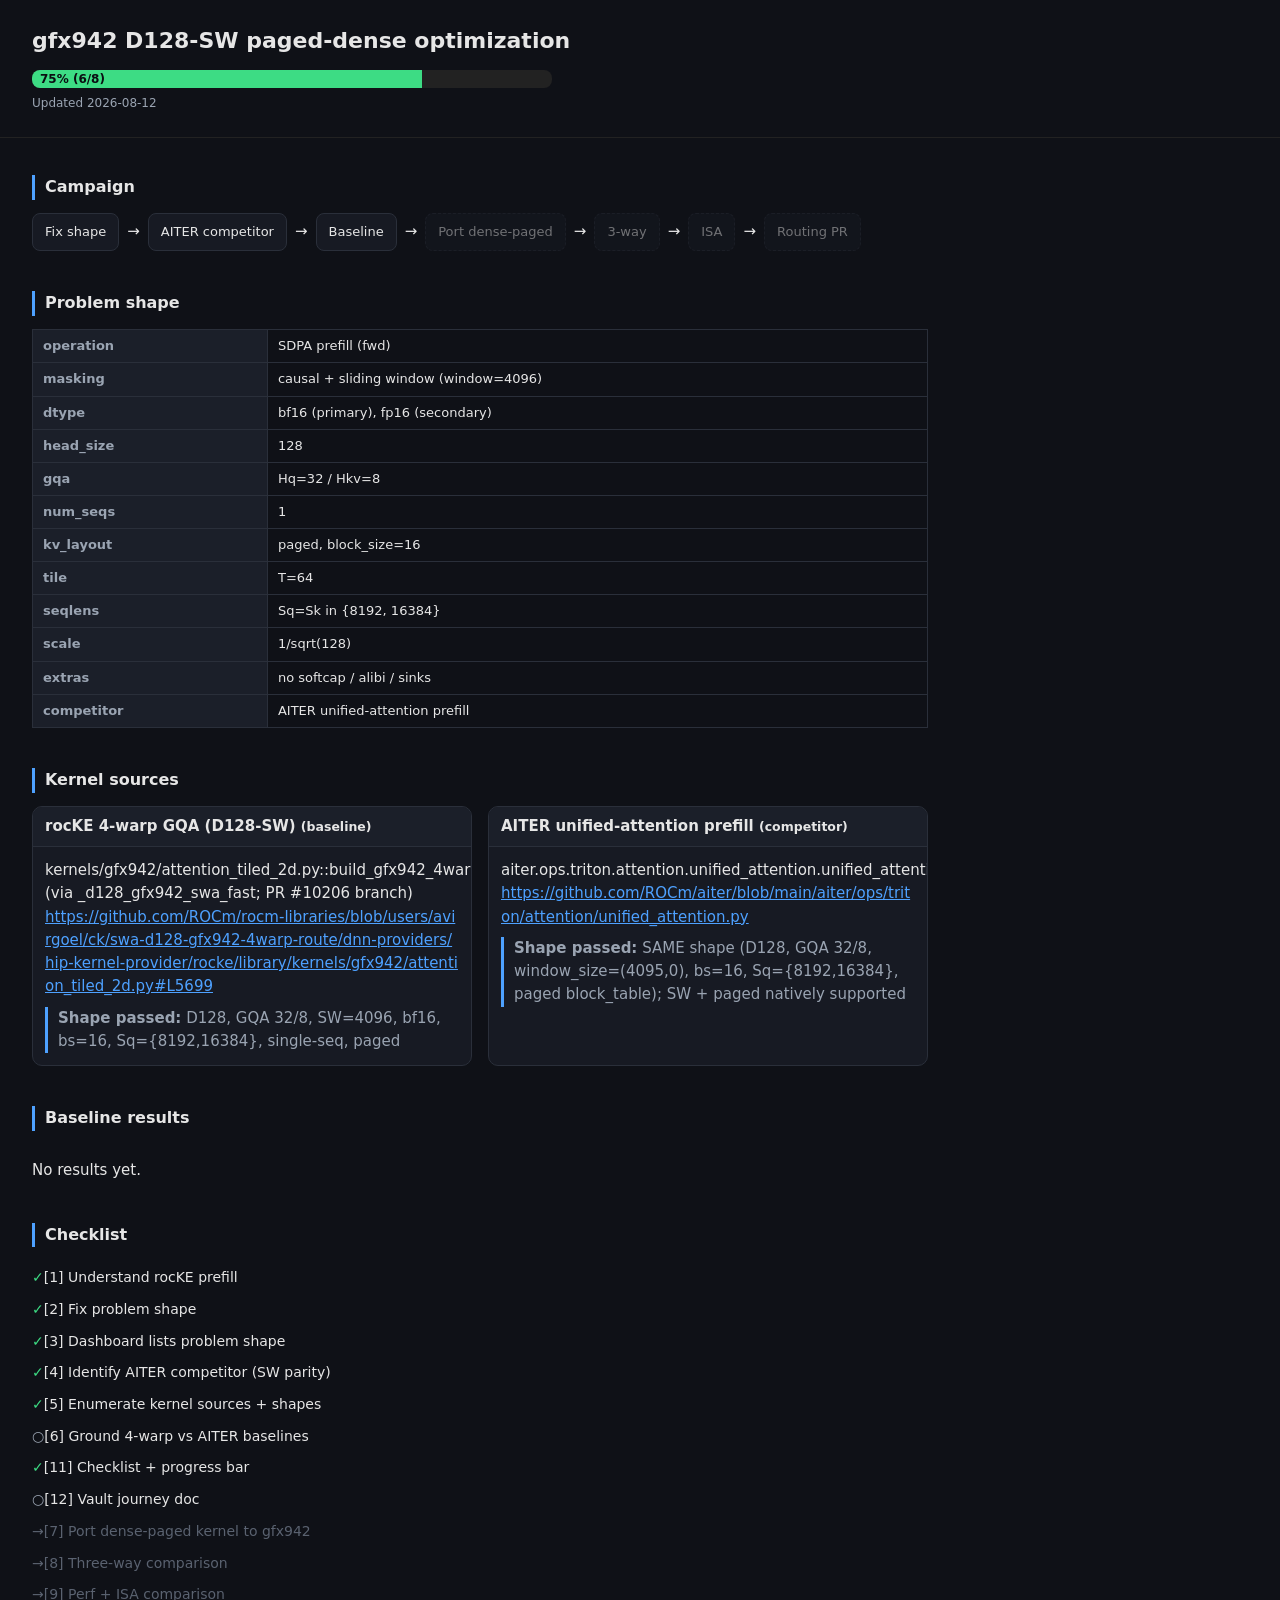
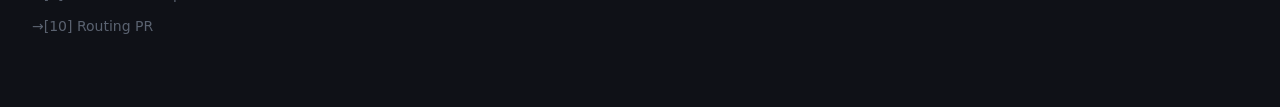
==== index.html @ 0976d445 "feat: data-driven gfx942 D128-SW dashboard scaffold (shape, kernel sources, checklist/progress)" ====
<!doctype html>
<html lang="en">
<head>
  <meta charset="utf-8"/>
  <meta name="viewport" content="width=device-width, initial-scale=1"/>
  <title>gfx942 D128-SW paged-dense optimization</title>
  <link rel="stylesheet" href="style.css"/>
</head>
<body>
  <header>
    <h1 id="title">gfx942 D128-SW paged-dense optimization</h1>
    <div id="progress-wrap"><div id="progress-bar"></div><span id="progress-label"></span></div>
    <div id="updated"></div>
  </header>
  <main>
    <section id="stage-map"><h2>Campaign</h2><div class="stages"></div></section>
    <section id="shape"><h2>Problem shape</h2><table></table></section>
    <section id="kernels"><h2>Kernel sources</h2><div class="cards"></div></section>
    <section id="results"><h2>Baseline results</h2><table></table><p class="empty">No results yet.</p></section>
    <section id="checklist"><h2>Checklist</h2><ul></ul></section>
  </main>
  <script src="app.js"></script>
</body>
</html>
---- style.css ----
:root{--bg:#0f1117;--card:#171a23;--fg:#e6e6e6;--mut:#9aa4b2;--accent:#4ea1ff;--ok:#3ddc84;--defer:#5a6270}
*{box-sizing:border-box}body{margin:0;font:15px/1.55 system-ui,sans-serif;background:var(--bg);color:var(--fg)}
header{padding:24px 32px;border-bottom:1px solid #222}h1{margin:0 0 12px;font-size:22px}
#progress-wrap{background:#222;border-radius:8px;height:18px;position:relative;max-width:520px;overflow:hidden}
#progress-bar{background:var(--ok);height:100%;width:0;transition:width .4s}
#progress-label{position:absolute;left:8px;top:0;font-size:12px;line-height:18px;color:#0b0d12;font-weight:600}
#updated{color:var(--mut);font-size:12px;margin-top:6px}
main{padding:24px 32px;max-width:960px}section{margin:0 0 40px}h2{font-size:16px;border-left:3px solid var(--accent);padding-left:10px}
.stages{display:flex;flex-wrap:wrap;gap:8px;align-items:center}
.stage{background:var(--card);border:1px solid #2a2f3a;border-radius:8px;padding:8px 12px;font-size:13px}
.stage.deferred{opacity:.45;border-style:dashed}.stage .arrow{color:var(--mut);margin:0 4px}
table{border-collapse:collapse;width:100%}td,th{border:1px solid #2a2f3a;padding:6px 10px;text-align:left;font-size:13px}
th{background:#1b1f29;color:var(--mut)}
.cards{display:flex;gap:16px;flex-wrap:wrap}
.card{background:var(--card);border:1px solid #2a2f3a;border-radius:10px;flex:1 1 380px;overflow:hidden}
.card .bar{background:#1b1f29;padding:8px 12px;font-weight:600;border-bottom:1px solid #2a2f3a}
.card .body{padding:12px}.card .note{border-left:3px solid var(--accent);padding-left:10px;color:var(--mut);margin-top:8px}
.card a{color:var(--accent);word-break:break-all}
#checklist ul{list-style:none;padding:0}#checklist li{padding:5px 0;font-size:14px}
.st-done::before{content:"\2713 ";color:var(--ok)}.st-todo::before{content:"\25CB ";color:var(--mut)}
.st-in-progress::before{content:"\25D0 ";color:var(--accent)}.st-deferred{color:var(--defer)}
.st-deferred::before{content:"\2192 ";color:var(--defer)}
.caveat{color:#ffcf6b}
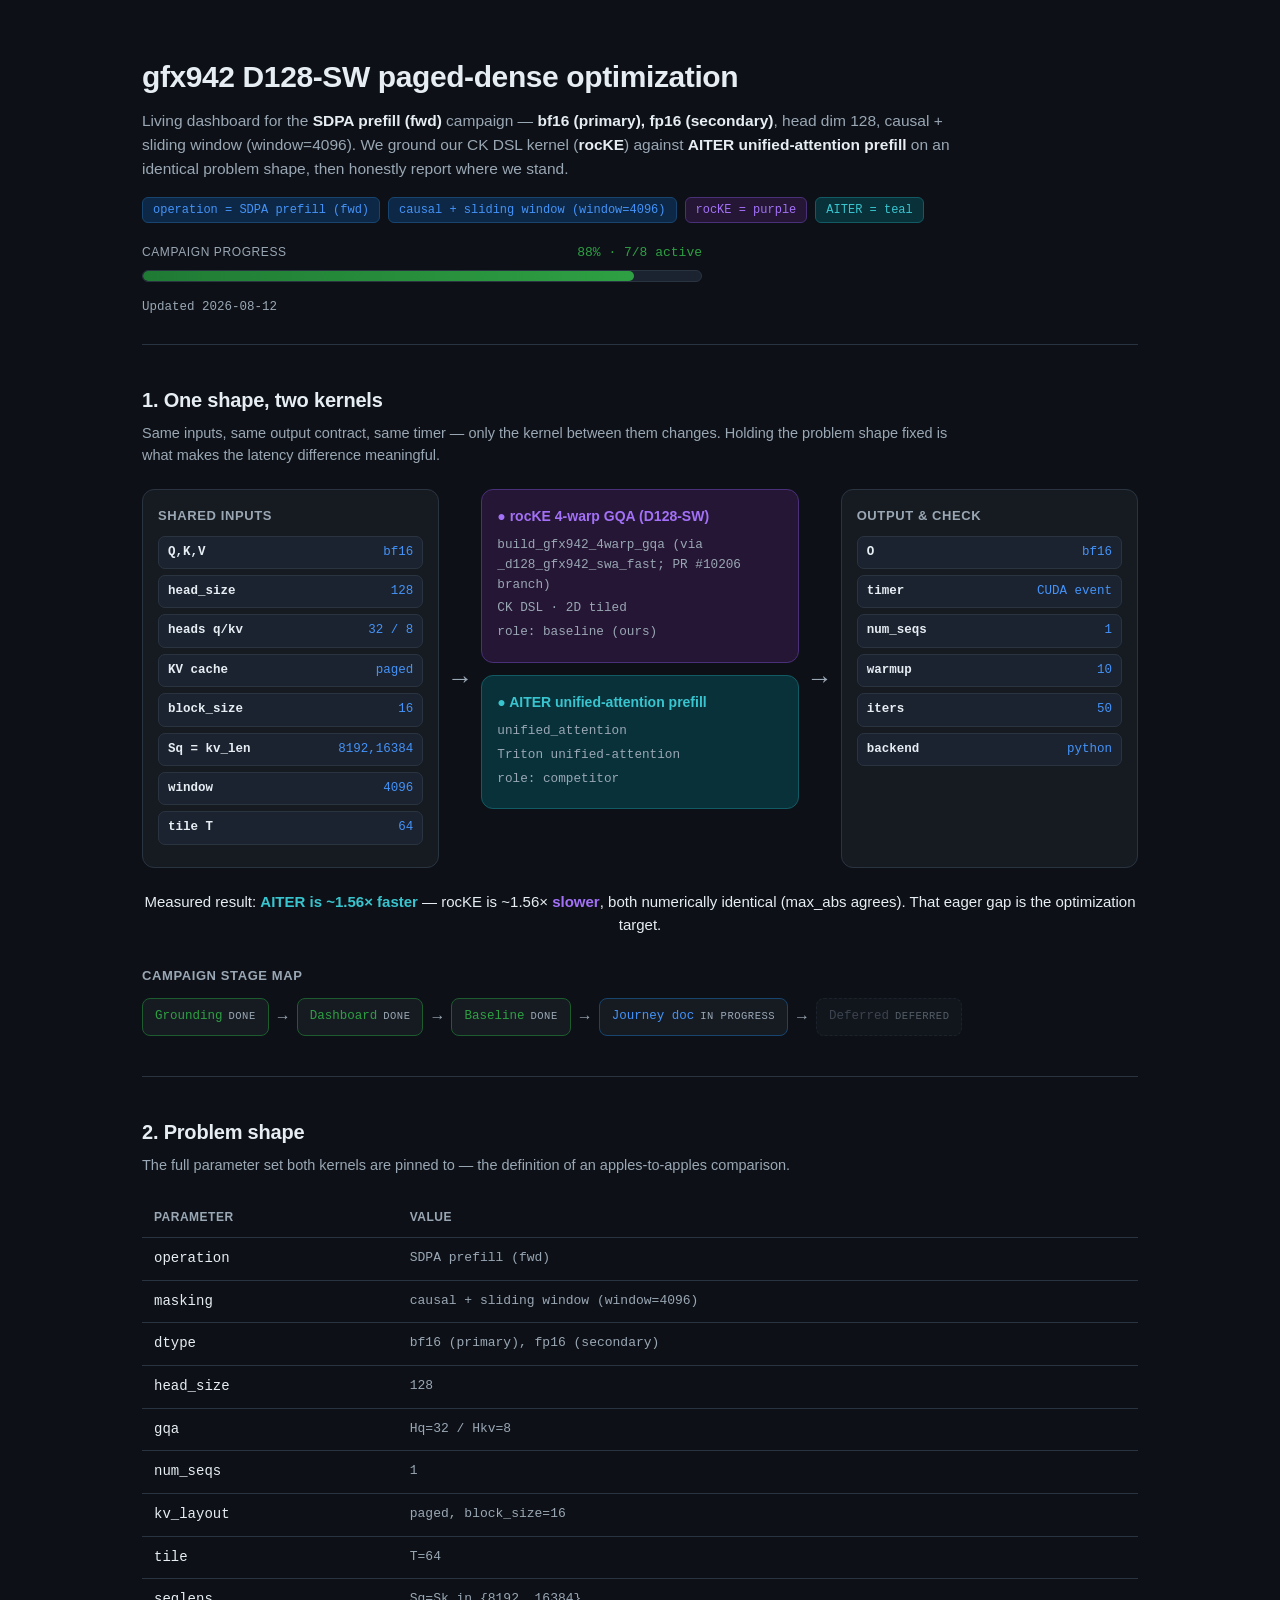
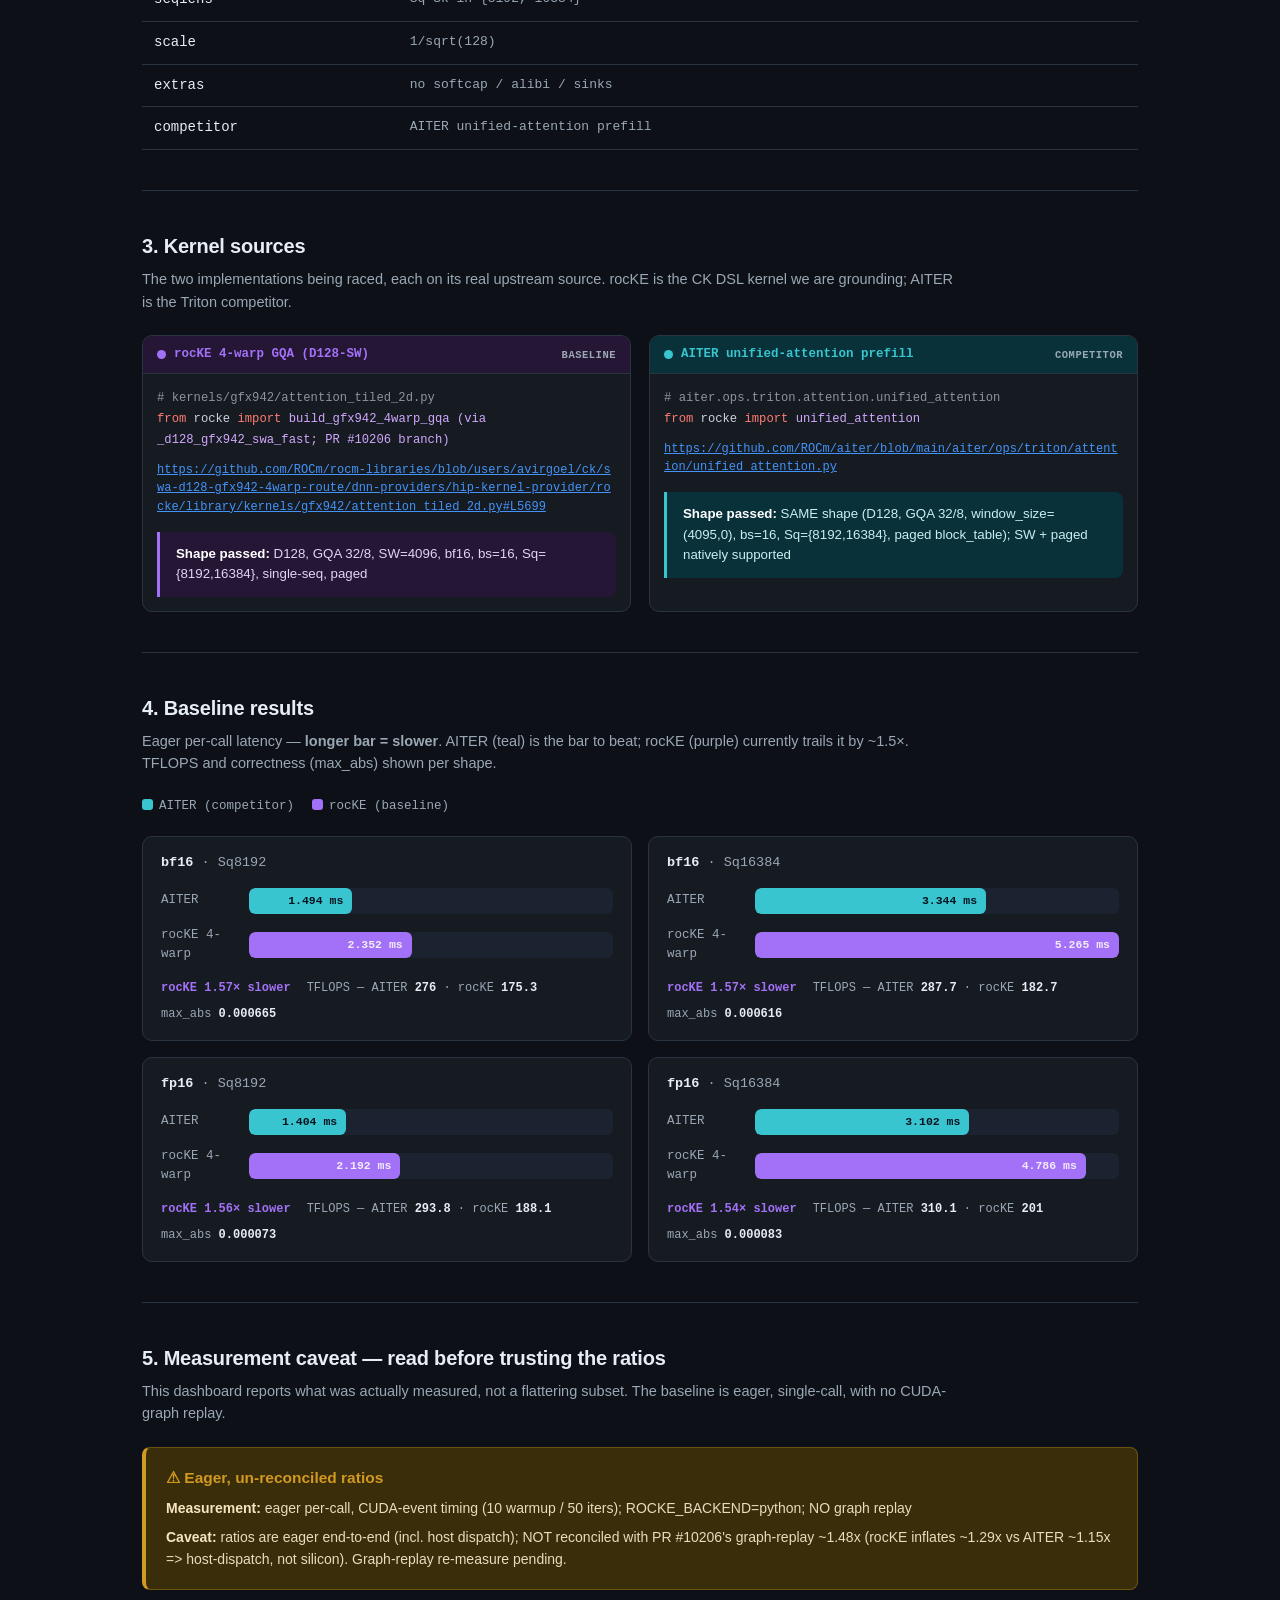
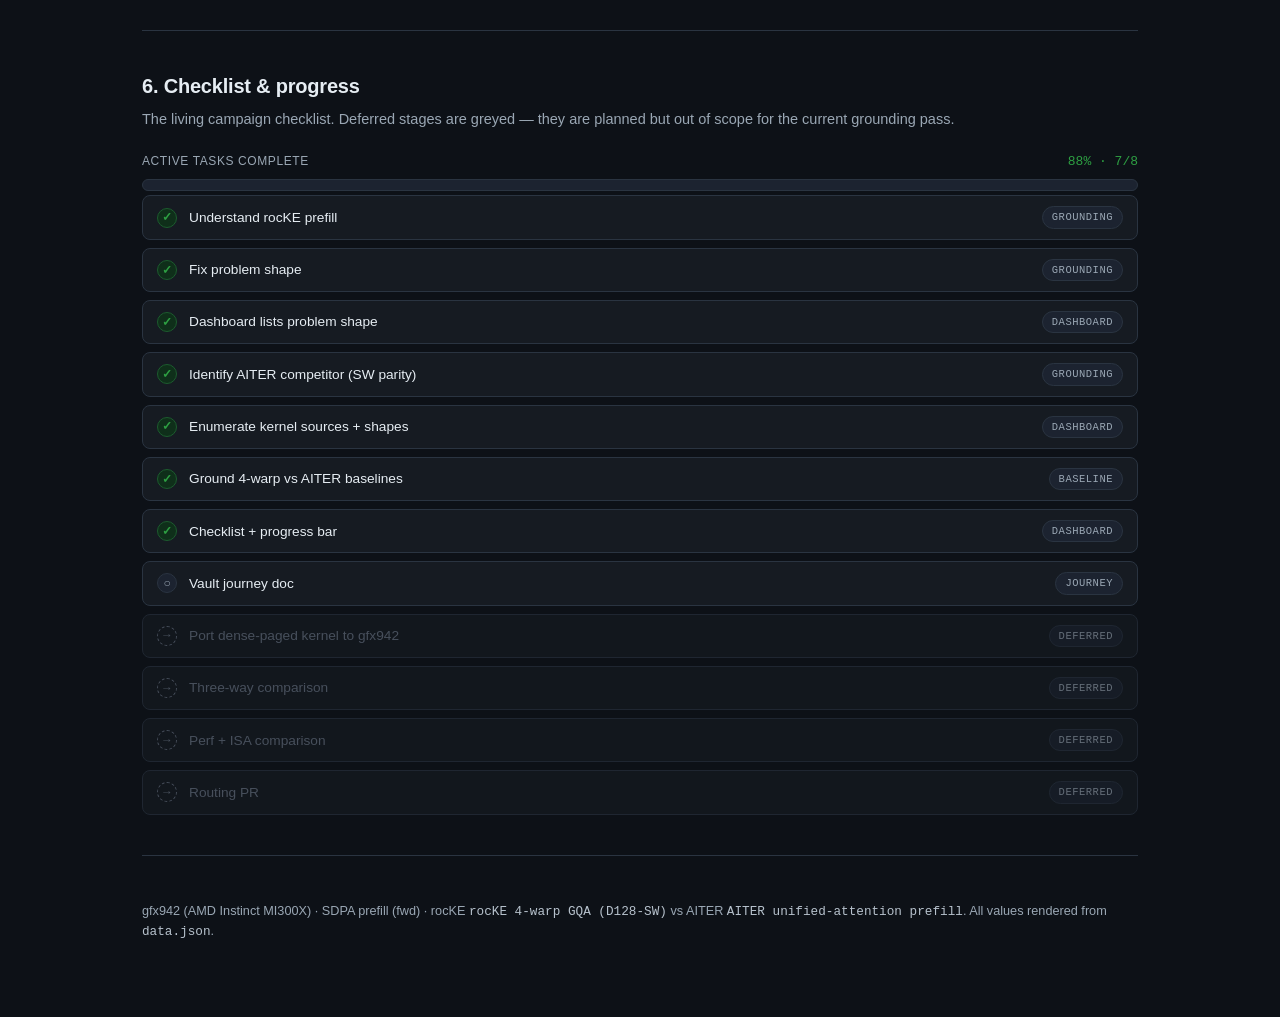
==== commit 6655ca9a: "Redesign dashboard to GitHub-dark reference design system Rewrite style.css, app.js, index.html to m" ====
--- a/index.html
+++ b/index.html
@@ -7,18 +7,11 @@
   <link rel="stylesheet" href="style.css"/>
 </head>
 <body>
-  <header>
-    <h1 id="title">gfx942 D128-SW paged-dense optimization</h1>
-    <div id="progress-wrap"><div id="progress-bar"></div><span id="progress-label"></span></div>
-    <div id="updated"></div>
-  </header>
-  <main>
-    <section id="stage-map"><h2>Campaign</h2><div class="stages"></div></section>
-    <section id="shape"><h2>Problem shape</h2><table></table></section>
-    <section id="kernels"><h2>Kernel sources</h2><div class="cards"></div></section>
-    <section id="results"><h2>Baseline results</h2><table></table><p class="empty">No results yet.</p></section>
-    <section id="checklist"><h2>Checklist</h2><ul></ul></section>
-  </main>
+  <div class="wrap">
+    <header id="hdr"></header>
+    <main id="main"></main>
+    <footer id="ftr"></footer>
+  </div>
   <script src="app.js"></script>
 </body>
 </html>
--- a/style.css
+++ b/style.css
@@ -1,23 +1,154 @@
-:root{--bg:#0f1117;--card:#171a23;--fg:#e6e6e6;--mut:#9aa4b2;--accent:#4ea1ff;--ok:#3ddc84;--defer:#5a6270}
-*{box-sizing:border-box}body{margin:0;font:15px/1.55 system-ui,sans-serif;background:var(--bg);color:var(--fg)}
-header{padding:24px 32px;border-bottom:1px solid #222}h1{margin:0 0 12px;font-size:22px}
-#progress-wrap{background:#222;border-radius:8px;height:18px;position:relative;max-width:520px;overflow:hidden}
-#progress-bar{background:var(--ok);height:100%;width:0;transition:width .4s}
-#progress-label{position:absolute;left:8px;top:0;font-size:12px;line-height:18px;color:#0b0d12;font-weight:600}
-#updated{color:var(--mut);font-size:12px;margin-top:6px}
-main{padding:24px 32px;max-width:960px}section{margin:0 0 40px}h2{font-size:16px;border-left:3px solid var(--accent);padding-left:10px}
-.stages{display:flex;flex-wrap:wrap;gap:8px;align-items:center}
-.stage{background:var(--card);border:1px solid #2a2f3a;border-radius:8px;padding:8px 12px;font-size:13px}
-.stage.deferred{opacity:.45;border-style:dashed}.stage .arrow{color:var(--mut);margin:0 4px}
-table{border-collapse:collapse;width:100%}td,th{border:1px solid #2a2f3a;padding:6px 10px;text-align:left;font-size:13px}
-th{background:#1b1f29;color:var(--mut)}
-.cards{display:flex;gap:16px;flex-wrap:wrap}
-.card{background:var(--card);border:1px solid #2a2f3a;border-radius:10px;flex:1 1 380px;overflow:hidden}
-.card .bar{background:#1b1f29;padding:8px 12px;font-weight:600;border-bottom:1px solid #2a2f3a}
-.card .body{padding:12px}.card .note{border-left:3px solid var(--accent);padding-left:10px;color:var(--mut);margin-top:8px}
-.card a{color:var(--accent);word-break:break-all}
-#checklist ul{list-style:none;padding:0}#checklist li{padding:5px 0;font-size:14px}
-.st-done::before{content:"\2713 ";color:var(--ok)}.st-todo::before{content:"\25CB ";color:var(--mut)}
-.st-in-progress::before{content:"\25D0 ";color:var(--accent)}.st-deferred{color:var(--defer)}
-.st-deferred::before{content:"\2192 ";color:var(--defer)}
-.caveat{color:#ffcf6b}
+:root{
+  --bg:#0d1117; --panel:#161b22; --panel2:#1c2330; --ink:#e6edf3; --dim:#9aa7b4;
+  --line:#2a3441; --ok:#2ea043; --okbg:#0f2f1a; --warn:#d29922; --warnbg:#3a2d0a;
+  --acc:#4493f8; --accbg:#0d2847; --ours:#a371f7; --oursbg:#241634; --aiter:#39c5cf; --aiterbg:#08313a;
+  --defer:#6b7686;
+  --mono:'SFMono-Regular',ui-monospace,Menlo,Consolas,monospace;
+  --sans:-apple-system,BlinkMacSystemFont,'Segoe UI',Roboto,Helvetica,Arial,sans-serif;
+}
+*{box-sizing:border-box}
+html{scroll-behavior:smooth}
+body{margin:0;background:var(--bg);color:var(--ink);font-family:var(--sans);line-height:1.55;
+     -webkit-font-smoothing:antialiased}
+.wrap{max-width:1040px;margin:0 auto;padding:0 22px}
+
+/* header */
+header{padding:54px 0 26px;border-bottom:1px solid var(--line)}
+h1{font-size:30px;margin:0 0 8px;letter-spacing:-.4px}
+.sub{color:var(--dim);font-size:15.5px;max-width:820px}
+.sub b{color:var(--ink)}
+.tags{margin-top:16px;display:flex;flex-wrap:wrap;gap:8px}
+.tag{display:inline-block;font-family:var(--mono);font-size:12px;color:var(--acc);
+     background:var(--accbg);border:1px solid #17456f;border-radius:6px;padding:3px 10px}
+.tag.ours{color:var(--ours);background:var(--oursbg);border-color:#4a2f79}
+.tag.aiter{color:var(--aiter);background:var(--aiterbg);border-color:#135b64}
+.updated{color:var(--dim);font-size:12.5px;margin-top:16px;font-family:var(--mono)}
+
+/* header progress */
+.hprog{margin-top:20px;max-width:560px}
+.hprog .ptop{display:flex;justify-content:space-between;align-items:baseline;margin-bottom:7px}
+.hprog .ptop .plab{font-size:12px;text-transform:uppercase;letter-spacing:.6px;color:var(--dim)}
+.hprog .ptop .pval{font-family:var(--mono);font-size:13px;color:var(--ok)}
+.ptrack{background:var(--panel2);border:1px solid var(--line);border-radius:8px;height:12px;overflow:hidden}
+.pfill{height:100%;width:0;border-radius:8px;
+       background:linear-gradient(90deg,#1f7a34,var(--ok));transition:width .9s cubic-bezier(.16,1,.3,1)}
+
+/* sections */
+section{padding:40px 0;border-bottom:1px solid var(--line)}
+h2{font-size:20px;margin:0 0 6px;letter-spacing:-.2px}
+.lede{color:var(--dim);font-size:14.5px;margin:0 0 22px;max-width:820px}
+.reveal{opacity:0;transform:translateY(14px);transition:opacity .6s ease,transform .6s ease}
+.reveal.in{opacity:1;transform:none}
+
+/* stage map */
+.map{display:flex;align-items:stretch;gap:0;flex-wrap:wrap;justify-content:center}
+.col{flex:1 1 210px;min-width:190px;background:var(--panel);border:1px solid var(--line);
+     border-radius:12px;padding:16px 15px}
+.col h3{margin:0 0 10px;font-size:13px;text-transform:uppercase;letter-spacing:.6px;color:var(--dim)}
+.chip{font-family:var(--mono);font-size:12.5px;background:var(--panel2);border:1px solid var(--line);
+      border-radius:7px;padding:6px 9px;margin:6px 0;display:flex;justify-content:space-between;gap:10px}
+.chip b{color:var(--ink);font-weight:600}
+.chip span{color:var(--acc);text-align:right}
+.arrow{display:flex;align-items:center;justify-content:center;flex:0 0 42px;color:var(--dim);font-size:26px}
+.lane{border-radius:12px;padding:16px 15px}
+.lane.ours{background:var(--oursbg);border:1px solid #4a2f79}
+.lane.aiter{background:var(--aiterbg);border:1px solid #135b64}
+.lane h3{margin:0 0 8px;font-size:14px}
+.lane.ours h3{color:var(--ours)} .lane.aiter h3{color:var(--aiter)}
+.lane p{margin:4px 0;font-size:12.7px;color:var(--dim);font-family:var(--mono)}
+.twolane{display:flex;flex-direction:column;gap:12px;flex:1 1 230px;min-width:210px}
+.verdict{text-align:center;margin-top:22px;font-size:15px;color:var(--ink)}
+.verdict b{color:var(--aiter)}
+
+/* campaign strip (deferred stages greyed) */
+.campaign{margin-top:30px}
+.campaign h3{margin:0 0 12px;font-size:13px;text-transform:uppercase;letter-spacing:.6px;color:var(--dim)}
+.track{display:flex;flex-wrap:wrap;align-items:center;gap:4px}
+.stage{font-family:var(--mono);font-size:12.5px;background:var(--panel);border:1px solid var(--line);
+       border-radius:8px;padding:8px 12px;color:var(--ink);white-space:nowrap}
+.stage.done{border-color:#1c5c2e;color:var(--ok)}
+.stage.active{border-color:#17456f;color:var(--acc)}
+.stage.deferred{opacity:.5;border-style:dashed;color:var(--defer)}
+.stage .st-tag{font-size:10.5px;text-transform:uppercase;letter-spacing:.5px;color:var(--dim);margin-left:6px}
+.sarrow{color:var(--dim);font-size:16px;padding:0 2px}
+
+/* tables */
+table{width:100%;border-collapse:collapse;font-size:14px;margin-top:4px}
+th,td{text-align:left;padding:10px 12px;border-bottom:1px solid var(--line);vertical-align:top}
+th{color:var(--dim);font-size:12px;text-transform:uppercase;letter-spacing:.5px;font-weight:600}
+td.p{font-family:var(--mono);color:var(--ink);white-space:nowrap}
+td.v{font-family:var(--mono);color:var(--dim);font-size:13px}
+
+/* code cards */
+.cards{display:grid;grid-template-columns:1fr 1fr;gap:18px}
+@media(max-width:820px){.cards{grid-template-columns:1fr}}
+.card{background:var(--panel);border:1px solid var(--line);border-radius:10px;overflow:hidden;
+      display:flex;flex-direction:column}
+.card .bar{padding:9px 14px;font-family:var(--mono);font-size:12.5px;font-weight:700;
+           border-bottom:1px solid var(--line);display:flex;align-items:center;gap:8px}
+.card.ours .bar{color:var(--ours);background:var(--oursbg)}
+.card.aiter .bar{color:var(--aiter);background:var(--aiterbg)}
+.card .bar .role{margin-left:auto;font-size:10.5px;text-transform:uppercase;letter-spacing:.5px;color:var(--dim);font-weight:600}
+.dot{width:9px;height:9px;border-radius:50%;flex:0 0 9px}
+.card.ours .dot{background:var(--ours)} .card.aiter .dot{background:var(--aiter)}
+.card .body{padding:14px}
+pre{margin:0 0 4px;font-family:var(--mono);font-size:12.2px;line-height:1.7;overflow-x:auto;color:#c9d3de;white-space:pre-wrap;word-break:break-word}
+.k{color:#ff7b72} .fn{color:#d2a8ff} .a{color:#79c0ff} .s{color:#a5d6ff} .c{color:#8b949e}
+.srclink{display:inline-block;font-family:var(--mono);font-size:12px;color:var(--acc);
+         word-break:break-all;margin-top:6px}
+.note{border-left:3px solid var(--acc);background:var(--accbg);border-radius:0 8px 8px 0;
+      padding:12px 16px;margin-top:14px;font-size:13.3px;color:#cfe0f2}
+.card.ours .note{border-left-color:var(--ours);background:var(--oursbg);color:#e2d3f6}
+.card.aiter .note{border-left-color:var(--aiter);background:var(--aiterbg);color:#c9eef1}
+.note b{color:#fff}
+
+/* results bar charts */
+.res{display:grid;grid-template-columns:1fr 1fr;gap:16px}
+@media(max-width:820px){.res{grid-template-columns:1fr}}
+.rcard{background:var(--panel);border:1px solid var(--line);border-radius:10px;padding:16px 18px}
+.rcard h4{margin:0 0 14px;font-size:13.5px;font-family:var(--mono);color:var(--ink)}
+.rcard h4 span{color:var(--dim);font-weight:400}
+.bars{display:flex;flex-direction:column;gap:12px}
+.brow{display:flex;align-items:center;gap:10px;font-family:var(--mono);font-size:12.5px}
+.blabel{width:78px;flex:0 0 78px;color:var(--dim)}
+.btrack{flex:1;background:var(--panel2);border-radius:6px;height:26px;position:relative;overflow:hidden}
+.bfill{height:100%;border-radius:6px;display:flex;align-items:center;justify-content:flex-end;
+       padding-right:9px;font-size:11.5px;color:#04121f;font-weight:700;min-width:52px;
+       transition:width .9s cubic-bezier(.16,1,.3,1)}
+.bfill.fa{background:var(--aiter)} .bfill.fo{background:var(--ours);color:#f3ecfb}
+.rmeta{margin-top:14px;display:flex;flex-wrap:wrap;gap:8px 16px;font-family:var(--mono);font-size:12px;color:var(--dim)}
+.rmeta .slower{color:var(--ours);font-weight:700}
+.rmeta .mono b{color:var(--ink);font-weight:600}
+.legend{display:flex;gap:18px;margin-bottom:20px;font-size:12.5px;font-family:var(--mono);color:var(--dim)}
+.legend i{display:inline-block;width:11px;height:11px;border-radius:3px;margin-right:6px;vertical-align:-1px}
+.legend i.la{background:var(--aiter)} .legend i.lo{background:var(--ours)}
+
+/* callout */
+.callout{background:var(--warnbg);border:1px solid #6b5410;border-left:4px solid var(--warn);
+         border-radius:8px;padding:18px 20px}
+.callout h4{margin:0 0 8px;color:var(--warn);font-size:15.5px}
+.callout p{margin:8px 0;font-size:14px;color:#e8dcc0}
+.callout p:last-child{margin-bottom:0}
+.callout code{font-family:var(--mono);background:#241d08;padding:1px 6px;border-radius:5px;color:#f0e2bd;font-size:12.5px}
+.callout b{color:#f5e6c0}
+
+/* checklist */
+.checklist{display:flex;flex-direction:column;gap:8px;margin-top:4px}
+.ci{display:flex;align-items:center;gap:12px;background:var(--panel);border:1px solid var(--line);
+    border-radius:8px;padding:10px 14px;font-size:13.7px}
+.ci .mark{flex:0 0 20px;width:20px;height:20px;border-radius:50%;display:flex;align-items:center;
+          justify-content:center;font-size:12px;font-weight:700}
+.ci.done .mark{background:var(--okbg);color:var(--ok);border:1px solid #1c5c2e}
+.ci.todo .mark{background:var(--panel2);color:var(--dim);border:1px solid var(--line)}
+.ci.deferred .mark{background:transparent;color:var(--defer);border:1px dashed var(--defer)}
+.ci .lbl{flex:1}
+.ci.done .lbl{color:var(--ink)}
+.ci.todo .lbl{color:var(--ink)}
+.ci.deferred{opacity:.62}
+.ci.deferred .lbl{color:var(--defer)}
+.ci .phase{font-family:var(--mono);font-size:10.5px;text-transform:uppercase;letter-spacing:.5px;
+           color:var(--dim);background:var(--panel2);border:1px solid var(--line);border-radius:20px;padding:2px 9px}
+
+/* footer */
+footer{padding:34px 0 60px;color:var(--dim);font-size:12.7px}
+footer code{font-family:var(--mono);color:#b7c2cd}
